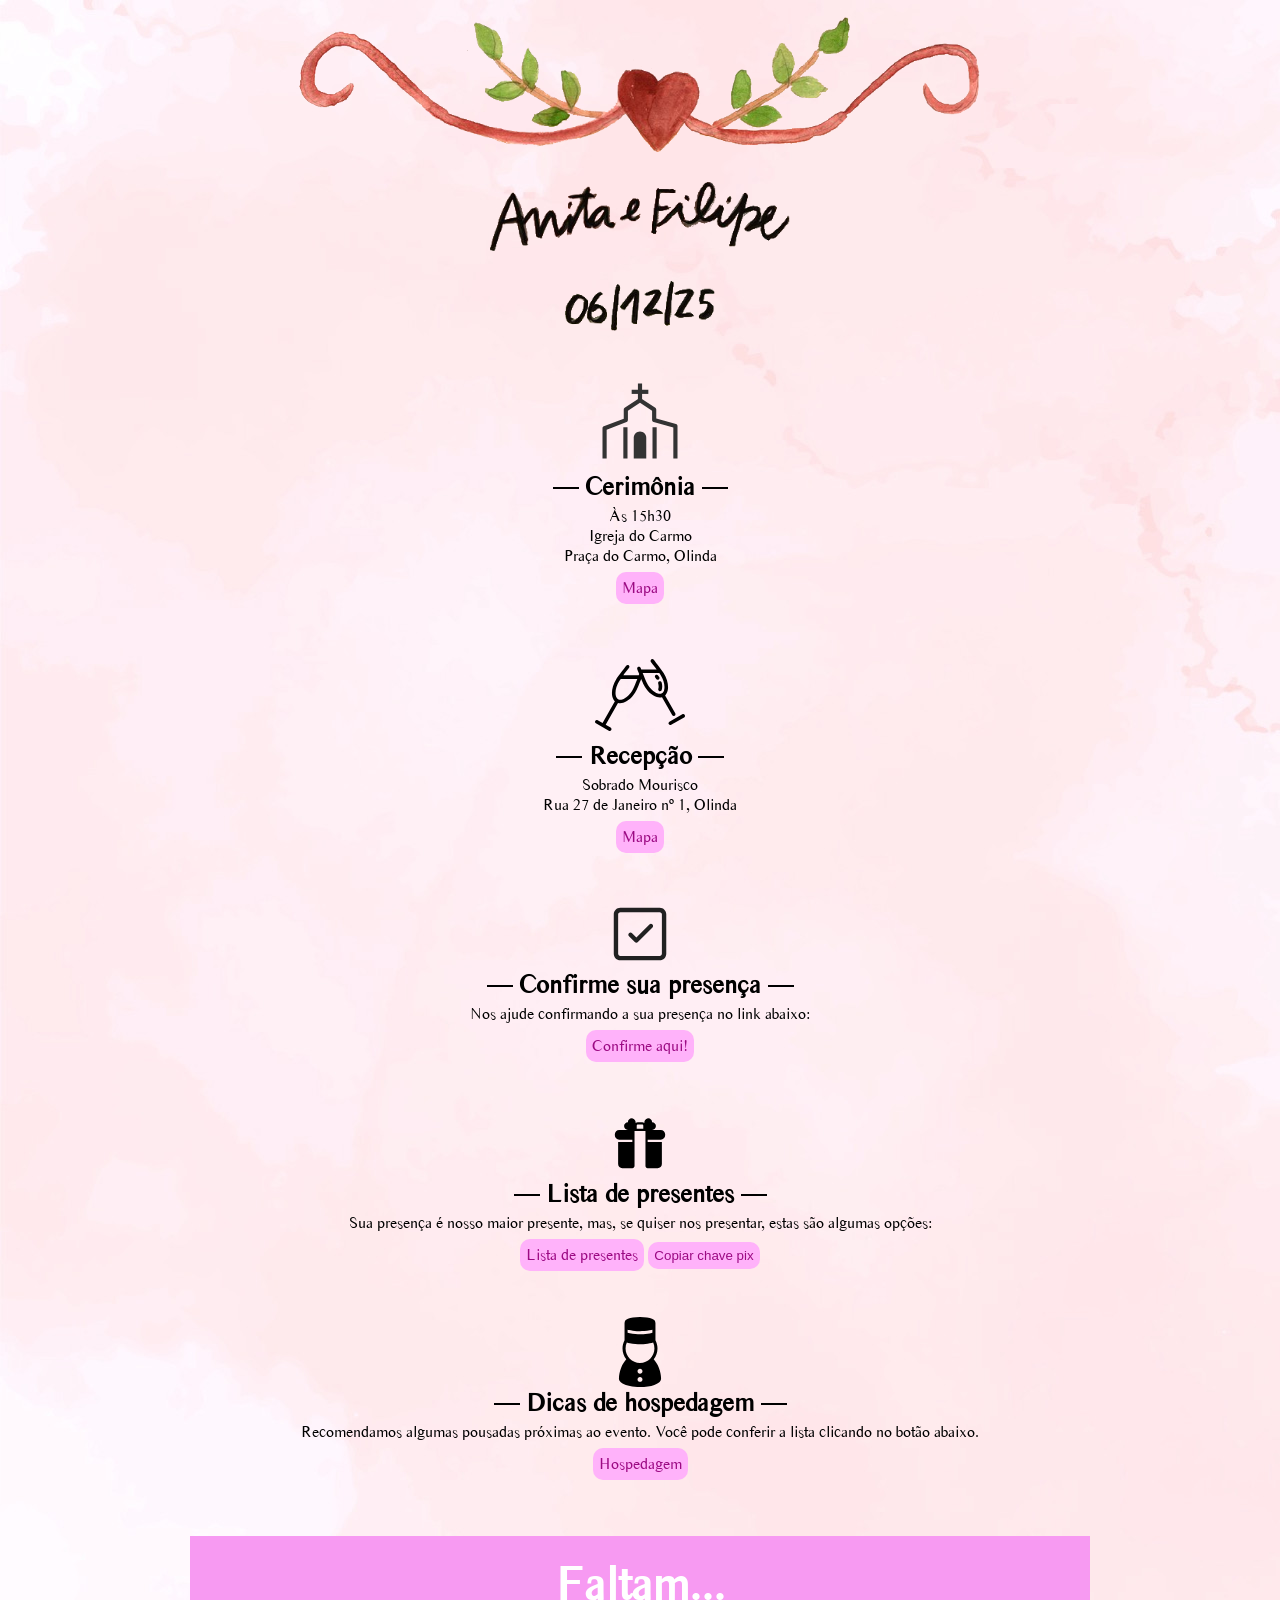
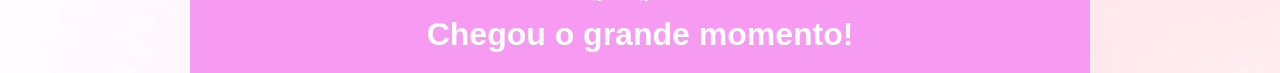
==== home.html @ 71af21fc "fefe" ====
<!DOCTYPE html>
<html lang="pt-BR">
  <head>
    <meta name="viewport" content="width=device-width, initial-scale=1">
    <meta charset="utf-8">
    <title>AmFm</title>
    <link rel="stylesheet" href="style.css">
    <link rel='shortcut icon' type='image/x-icon' href='/favico.jpg'/>
  </head>
  <body>

<div class="margem">
<img style="max-width: 600px; max-width: 90%;" src="/assets/img/firulinha-topo.png" alt="">

<img style="width: 300px; max-width: 80%; margin-top: 30px;" src="nomes.png" alt="">

<img style="max-width: 150px; margin-top: 30px;" src="data.png" alt="">


<img class="svg" src="/assets/img/church.svg" alt="">
<h2 class="linha">Cerimônia</h2>
<p style="text-align: center;">
    Às 15h30 <br>
  Igreja do Carmo <br>
  Praça do Carmo, Olinda <br>
      <a href="">Mapa</a>
</p>

<img class="svg" style="width: 90px;" src="/assets/img/toast.svg" alt="">
<h2 class="linha">Recepção</h2>
<p style="text-align: center;">Sobrado Mourisco <br>
  Rua 27 de Janeiro nº 1, Olinda <br>
  <a href="">Mapa</a>
</p>

<img class="svg" style="width: 70px;" src="/assets/img/check.svg" alt="">
<h2 class="linha">Confirme sua presença</h2>
<p>Nos ajude confirmando a sua presença no link abaixo:
  <br>
  <a href="">Confirme aqui!</a>
</p>

<img class="svg" style="width: 70px;" src="/assets/img/gift.svg" alt="">
<h2 class="linha">Lista de presentes</h2>
<p>Sua presença é nosso maior presente, mas, se quiser nos presentar, estas são algumas opções: <br>
  <a href="">Lista de presentes</a>

<!-- Botão com atributo data-code -->
<button class="copy-btn" onclick="copyCode(this)" data-code="20d6d241-b4df-4cfc-b311-22c900e1d743">
    Copiar chave pix
</button>
</p>
  <script>
    function copyCode(button) {
      const code = button.getAttribute("data-code");
      navigator.clipboard.writeText(code).then(() => {
        button.innerText = "Copiado!";
        setTimeout(() => button.innerText = "Copiar código", 2000);
      });
    }
  </script>
</p>


<img class="svg" style="width: 70px;" src="/assets/img/hotel.svg" alt="">
<h2 class="linha">Dicas de hospedagem</h2>

<p>Recomendamos algumas pousadas próximas ao evento. Você pode conferir a lista clicando no botão abaixo. <br>
<a href="/hoteis.html">Hospedagem</a>
</p>

</div>

<div class="contagem">
<h2>Faltam...</h2>
<div id="countdown"></div>

<script>
  // Data alvo: 6 de dezembro de 2025 às 15:30
  const targetDate = new Date("December 6, 2025 15:30:00").getTime();

  function updateCountdown() {
    const now = new Date().getTime();
    const distance = targetDate - now;

    if (distance <= 0) {
      document.getElementById("countdown").innerHTML = "Chegou o grande momento!";
      clearInterval(interval);
      return;
    }

    const days = Math.floor(distance / (1000 * 60 * 60 * 24));
    const hours = Math.floor((distance % (1000 * 60 * 60 * 24)) / (1000 * 60 * 60));
    const minutes = Math.floor((distance % (1000 * 60 * 60)) / (1000 * 60));
    const seconds = Math.floor((distance % (1000 * 60)) / 1000);

    const h = String(hours).padStart(2, "0");
    const m = String(minutes).padStart(2, "0");
    const s = String(seconds).padStart(2, "0");

    document.getElementById("countdown").innerHTML =
      `${days} dias e ${h}:${m}:${s}`;
  }

  const interval = setInterval(updateCountdown, 1000);
  updateCountdown();
</script>
</div>

</body>
</html>
---- style.css ----
@font-face {
  font-family: 'MinhaFonte';
  src: url('font.ttf') format('truetype');
  font-weight: normal;
  font-style: normal;
}
body {
    color:black;
    font-family:Arial, Sans;
    max-width:900px;
    margin:0 auto;
    /* background-color:#f7dff3; */
    background-image: url(bg1.jpg);
}
.margem { 
    padding:10px;
}

/* CONVITE */
#botao-convite {
    text-decoration: none !important;
    background: none !important;
    border-radius: none;
    display: block;
    max-width: 300px;
    margin-left: auto;
    margin-right: auto;
    padding: 6px;
    border: none;
    margin-top: 5px;
}
#convite {
    width: 100%;
    max-width: 300px;
}

/* TÍTULOS */
h1, h2, h3, img, p, a {
    text-align: center;
    display: block;
    font-family: "MinhaFonte";
    margin-top: 0;
    margin-bottom: 40px;
}
h2 {
    margin-bottom: 4px;
}
.linha {
    position: relative;
    display: inline-block;
    font-size: 1rem;
    font-weight: bold;
    font-size: 26px;
    margin-left: auto;
    margin-right: auto;
    display: table;
}
.linha::before,
.linha::after {
  content: "";
  position: absolute;
  top: 0.65em;
  width: 1em;
  height: 0.05em;
  background-color: black;
  left: -1.25em;
}
.linha::after {
  left: initial;
  right: -1.25em;
}

iframe, img {
    display: block;
    margin: 0 auto;
}
.i4ewOd-pzNkMb-haAclf {
    display: none !important;
}

img {
    margin: 0 auto;
    width: 100%;
}
.svg {
    width: 100px;
    margin-top: 40px;
}

/* BOTÕES */
a, button {
    text-decoration: none;
    background-color: pink;
    border-radius: 10px;
    display: inline-block;
    padding: 6px;
    margin: 6px auto;
    color: rgb(156, 10, 131);
    background-color: rgb(255, 178, 250);
    border: none;
}
a:hover, button:hover {
    background-color: rgb(232, 137, 232);
    cursor: pointer;
}


p {
    margin-top: 2px;
}
#desconto {
    background-color: pink;
}


/* CONTAGEM REGRESSIVA */
#countdown {
    text-align: center;
}
.contagem {
    background-color: rgb(247, 154, 242);
    padding: 20px;
    font-weight: bold;
    color: white;
    font-size: 32px;
}
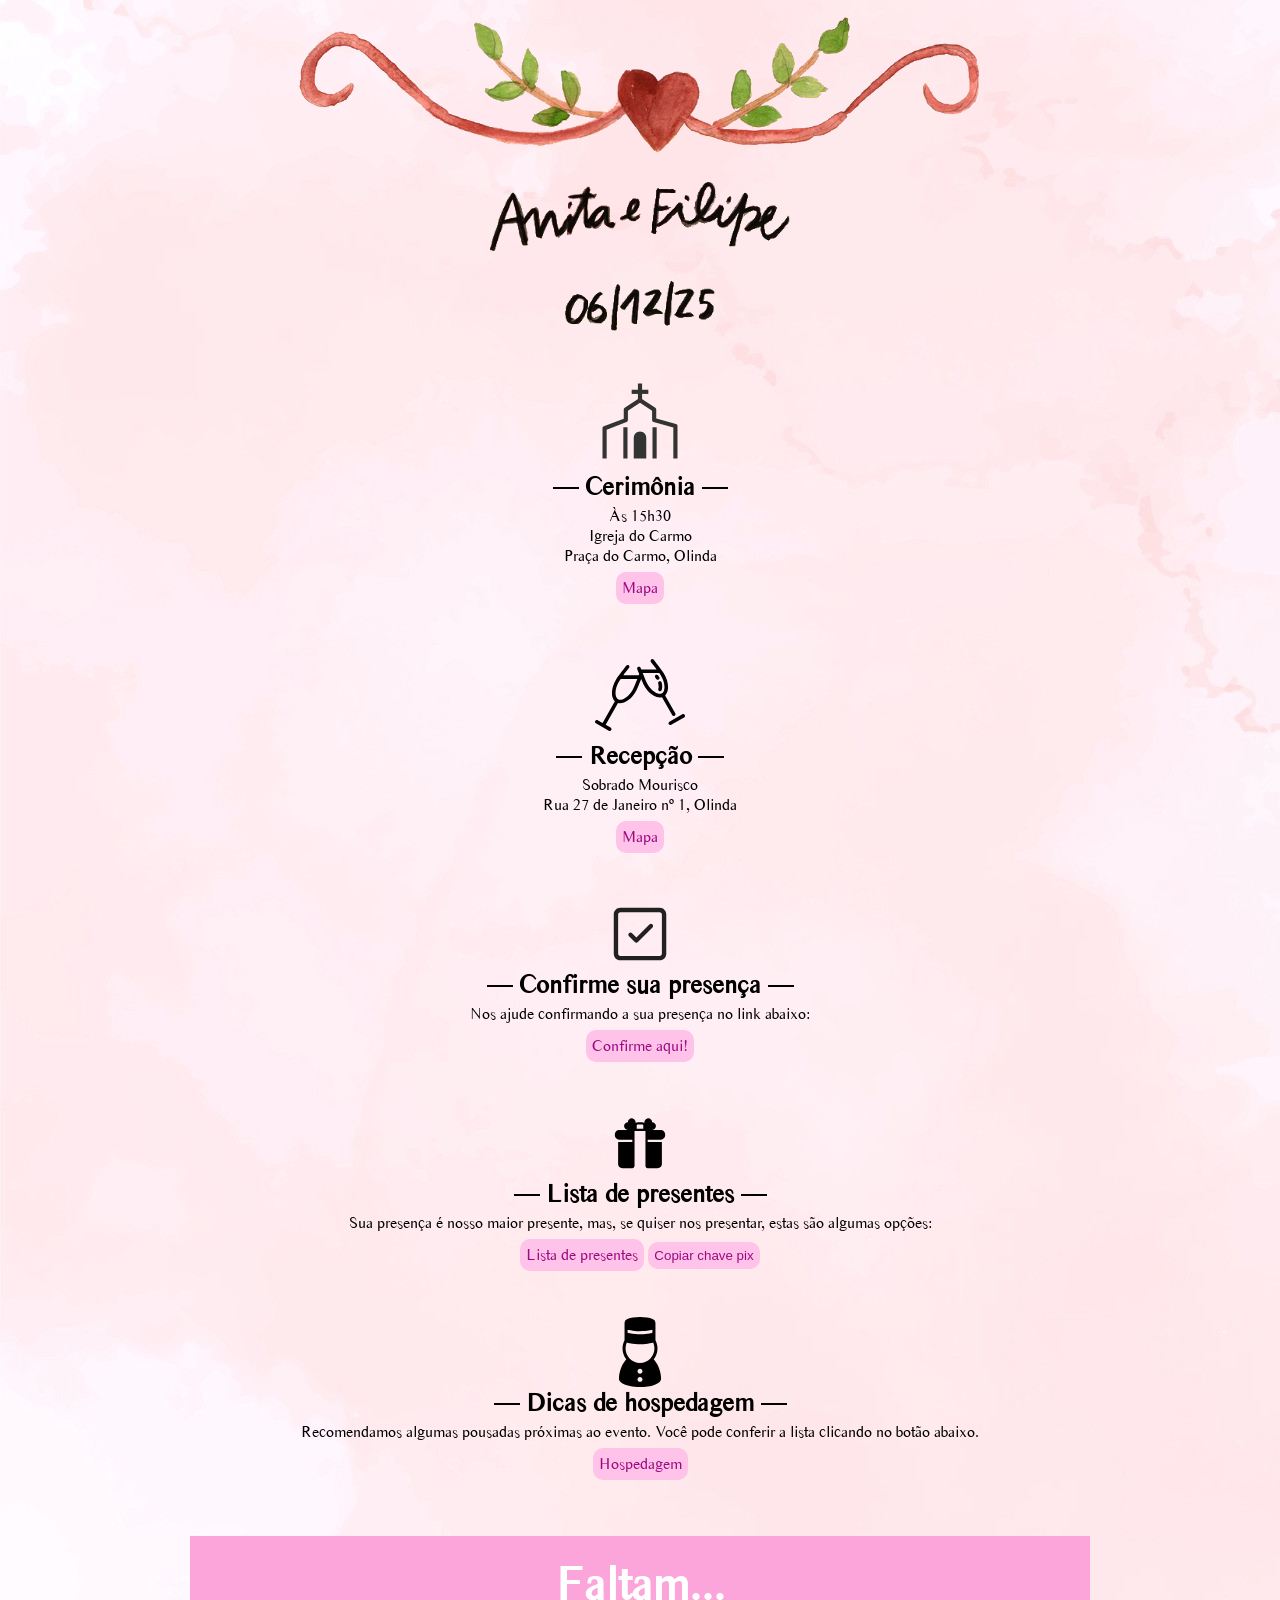
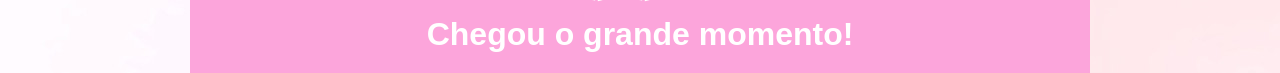
==== commit 512903fa: "fade in" ====
--- a/home.html
+++ b/home.html
@@ -4,10 +4,45 @@
     <meta name="viewport" content="width=device-width, initial-scale=1">
     <meta charset="utf-8">
     <title>AmFm</title>
+    <style>
+  body {
+  opacity: 0;                 /* começa invisível */
+  transition: opacity 3s ease; /* duração do fade in */
+}
+
+body.loaded {
+  opacity: 1;                 /* visível quando carregou */
+}
+</style>
     <link rel="stylesheet" href="style.css">
     <link rel='shortcut icon' type='image/x-icon' href='/favico.jpg'/>
   </head>
   <body>
+
+
+
+  <script>
+  // Quando a página carregar, adiciona a classe loaded para fade in
+  window.addEventListener('DOMContentLoaded', () => {
+    document.body.classList.add('loaded');
+  });
+
+  // Intercepta cliques em links internos para aplicar fade out
+  document.querySelectorAll('a').forEach(link => {
+    link.addEventListener('click', function(e) {
+      const href = this.getAttribute('href');
+
+      // só links que vão para outra página
+      if(href && href !== '#') {
+        e.preventDefault();
+        document.body.classList.remove('loaded'); // fade out
+        setTimeout(() => {
+          window.location = href; // depois de 500ms, navega
+        }, 500);
+      }
+    });
+  });
+</script>
 
 <div class="margem">
 <img style="max-width: 600px; max-width: 90%;" src="/assets/img/firulinha-topo.png" alt="">
--- a/style.css
+++ b/style.css
@@ -7,8 +7,8 @@
 body {
     color:black;
     font-family:Arial, Sans;
-    max-width:900px;
-    margin:0 auto;
+    max-width: 900px;
+    margin: 0 auto;
     /* background-color:#f7dff3; */
     background-image: url(bg1.jpg);
 }
@@ -96,11 +96,11 @@
     padding: 6px;
     margin: 6px auto;
     color: rgb(156, 10, 131);
-    background-color: rgb(255, 178, 250);
+    background-color: rgb(255, 194, 232);
     border: none;
 }
 a:hover, button:hover {
-    background-color: rgb(232, 137, 232);
+    background-color: rgb(241, 133, 214);
     cursor: pointer;
 }
 
@@ -118,7 +118,7 @@
     text-align: center;
 }
 .contagem {
-    background-color: rgb(247, 154, 242);
+    background-color: rgb(252, 165, 219);
     padding: 20px;
     font-weight: bold;
     color: white;
